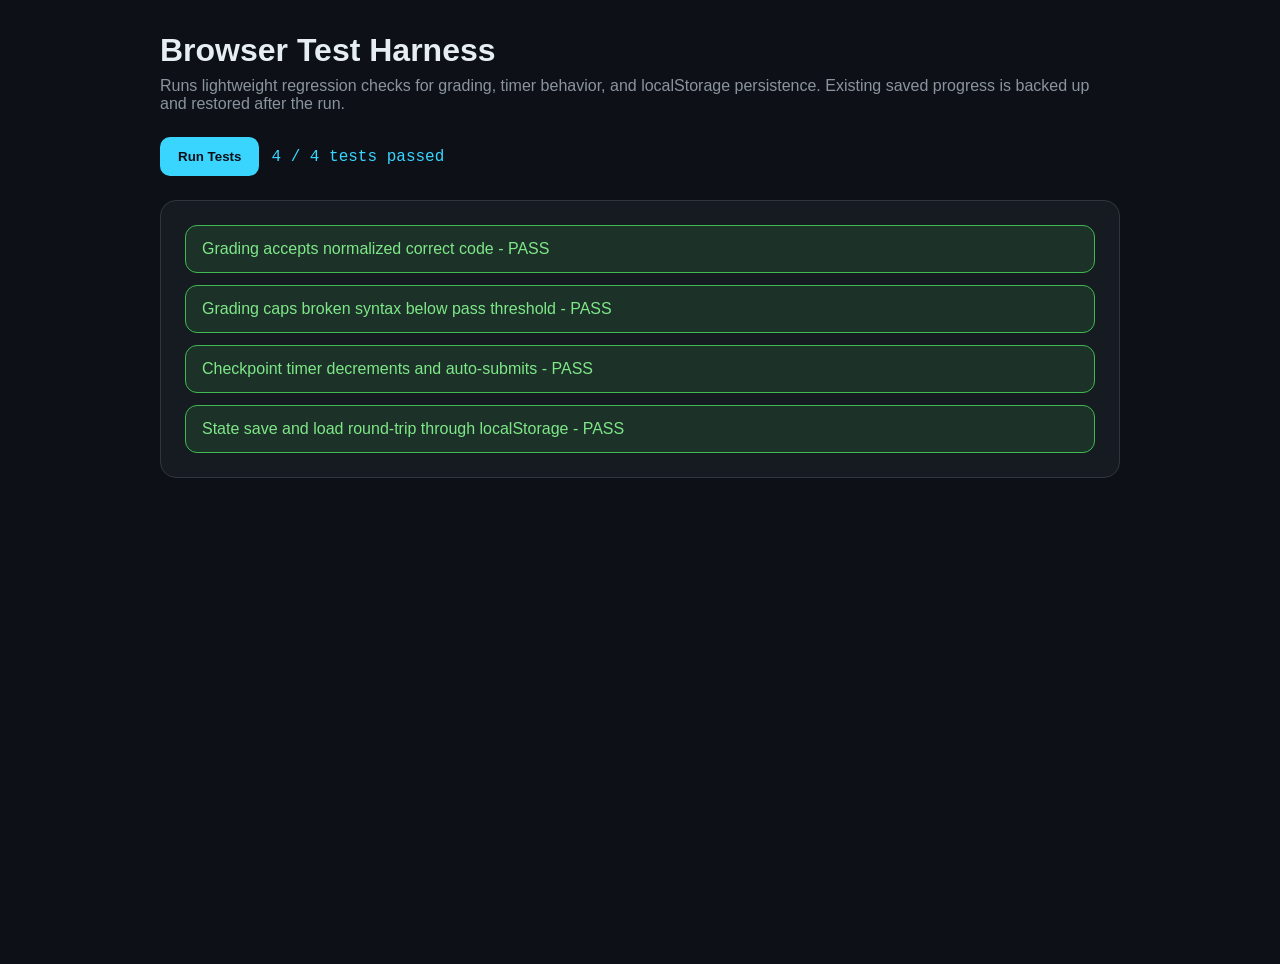
==== test-harness.html @ c6d86504 "Initial commit" ====
<!DOCTYPE html>
<html lang="en">
<head>
<meta charset="UTF-8">
<meta name="viewport" content="width=device-width, initial-scale=1.0">
<title>C++ Tutor Test Harness</title>
<style>
  body {
    margin: 0;
    min-height: 100vh;
    background: #0d1117;
    color: #e6edf3;
    font-family: Inter, sans-serif;
    padding: 32px;
  }

  .shell {
    max-width: 960px;
    margin: 0 auto;
  }

  h1 {
    margin: 0 0 8px;
    font-size: 32px;
  }

  p {
    color: #8b949e;
    margin: 0 0 24px;
  }

  .toolbar {
    display: flex;
    gap: 12px;
    align-items: center;
    margin-bottom: 24px;
    flex-wrap: wrap;
  }

  button {
    border: none;
    border-radius: 10px;
    padding: 12px 18px;
    font-weight: 700;
    cursor: pointer;
    background: #39d5ff;
    color: #0d1117;
  }

  button:disabled {
    opacity: 0.6;
    cursor: wait;
  }

  .summary {
    font-family: 'JetBrains Mono', monospace;
    color: #39d5ff;
  }

  .panel {
    background: #161b22;
    border: 1px solid #30363d;
    border-radius: 16px;
    padding: 24px;
  }

  .test-list {
    list-style: none;
    padding: 0;
    margin: 0;
    display: grid;
    gap: 12px;
  }

  .test-item {
    border-radius: 12px;
    padding: 14px 16px;
    border: 1px solid #30363d;
    background: rgba(255, 255, 255, 0.03);
  }

  .test-item.pass {
    border-color: #3fb950;
    color: #7ee787;
    background: rgba(63, 185, 80, 0.14);
  }

  .test-item.fail {
    border-color: #f85149;
    color: #ff7b72;
    background: rgba(248, 81, 73, 0.14);
  }

  .test-item.running {
    border-color: #d29922;
    color: #e5b567;
    background: rgba(210, 153, 34, 0.14);
  }
</style>
</head>
<body>
<div class="shell">
  <h1>Browser Test Harness</h1>
  <p>Runs lightweight regression checks for grading, timer behavior, and localStorage persistence. Existing saved progress is backed up and restored after the run.</p>
  <div class="toolbar">
    <button id="run-tests" type="button">Run Tests</button>
    <div id="test-summary" class="summary">Waiting to run...</div>
  </div>
  <div class="panel">
    <ul id="test-results" class="test-list"></ul>
  </div>
</div>
<script src="js/data.js"></script>
<script src="js/core/runtime.js"></script>
<script src="js/core/helpers.js"></script>
<script src="js/core/state.js"></script>
<script src="js/features/checkpoints.js"></script>
<script src="js/testing/harness.js"></script>
</body>
</html>
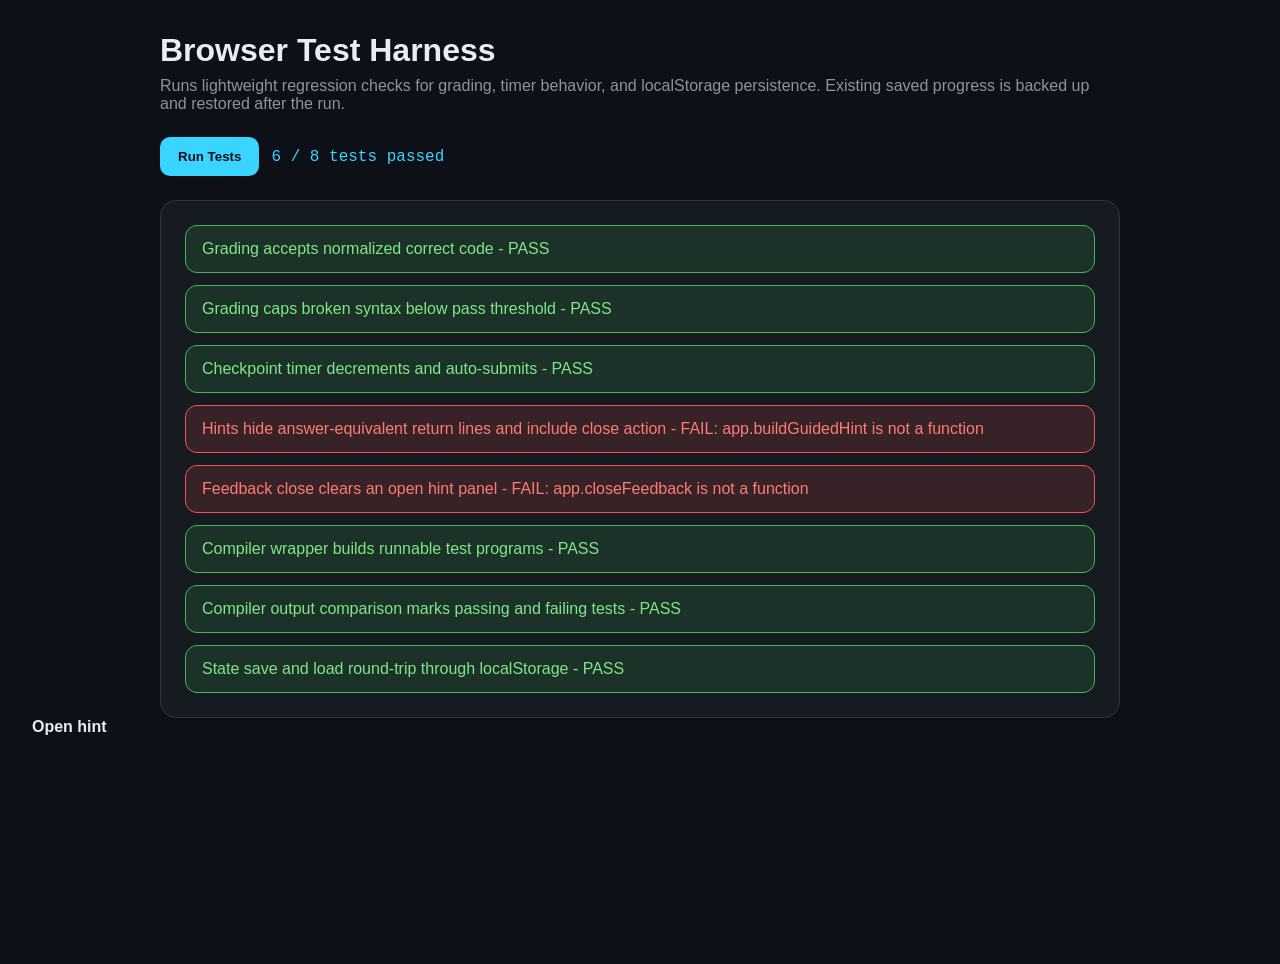
==== commit 82ea128d: "Add real C++ run support" ====
--- a/test-harness.html
+++ b/test-harness.html
@@ -113,6 +113,7 @@
 <script src="js/data.js"></script>
 <script src="js/core/runtime.js"></script>
 <script src="js/core/helpers.js"></script>
+<script src="js/core/compiler.js"></script>
 <script src="js/core/state.js"></script>
 <script src="js/features/checkpoints.js"></script>
 <script src="js/testing/harness.js"></script>
